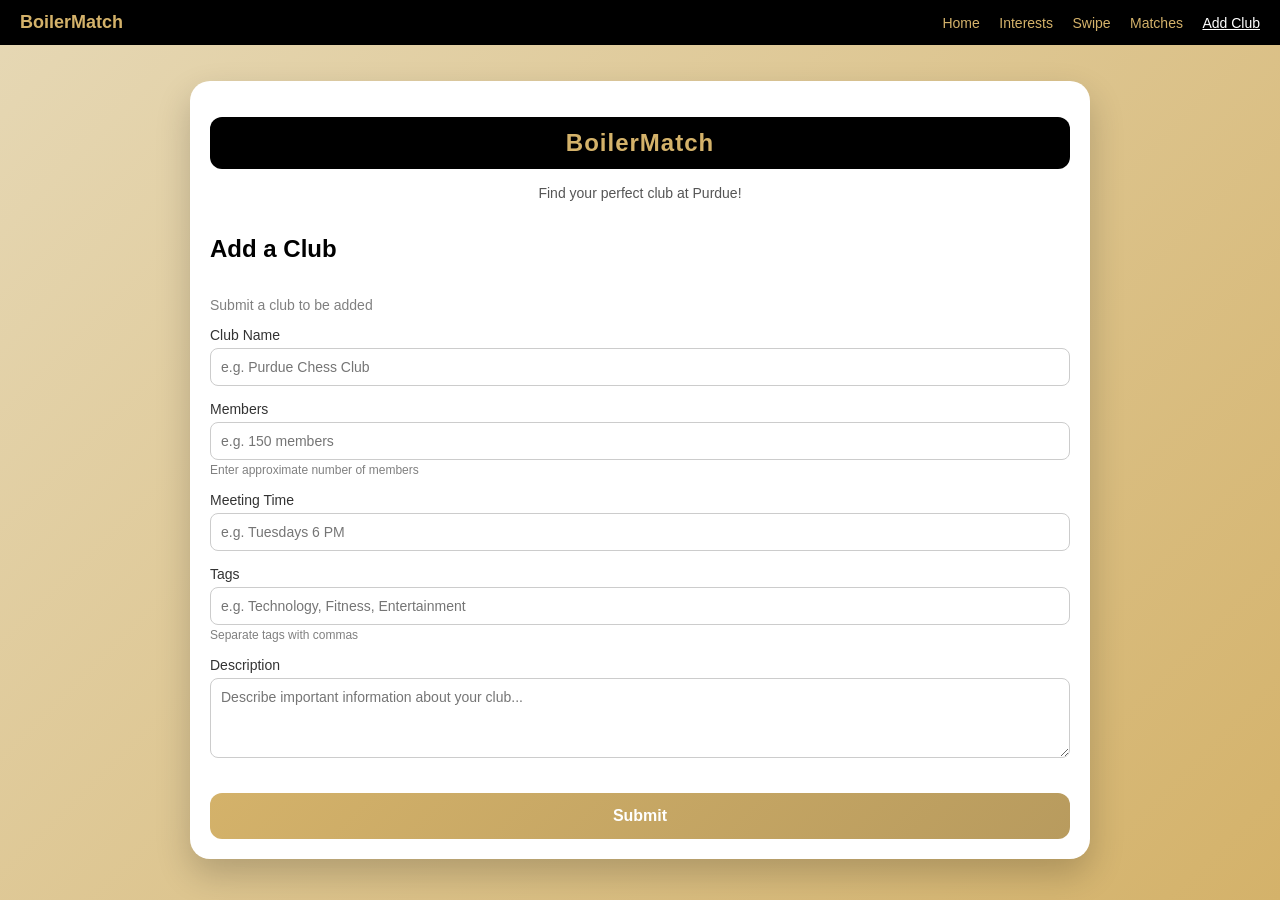
==== add-club.html @ a465bf87 "Presumably Finalized Boilermatch Project" ====
<!DOCTYPE html>
<html lang="en">
<head>
  <meta name="viewport" content="width=device-width, initial-scale=1.0">
  <meta charset="UTF-8">
  <title>BoilerMatch - Add Club</title>
  <link rel="stylesheet" href="styles.css">
</head>
<body>

<nav class="navbar">
  <div class="nav-logo">BoilerMatch</div>

  <div class="nav-links">
    <a href="index.html">Home</a>
    <a href="interests.html">Interests</a>
    <a href="swipe.html">Swipe</a>
    <a href="matches.html">Matches</a>
    <a href="add-club.html" class="active">Add Club</a>
  </div>
</nav>

  <div class="container">

    <div class="header">
      <h1>BoilerMatch</h1>
      <p>Find your perfect club at Purdue!</p>
    </div>

    <h2>Add a Club</h2>
<p class="subtext">Submit a club to be added</p>

<div class="form-group">
  <label for="club-name">Club Name</label>
  <input type="text" id="club-name" placeholder="e.g. Purdue Chess Club">
</div>

<div class="form-group">
  <label for="club-members">Members</label>
  <input type="text" id="club-members" placeholder="e.g. 150 members">
  <div class="form-hint">Enter approximate number of members</div>
</div>

<div class="form-group">
  <label for="club-time">Meeting Time</label>
  <input type="text" id="club-time" placeholder="e.g. Tuesdays 6 PM">
</div>

<div class="form-group">
  <label for="club-tags">Tags</label>
  <input type="text" id="club-tags" placeholder="e.g. Technology, Fitness, Entertainment">
  <div class="form-hint">Separate tags with commas</div>
</div>

<div class="form-group">
  <label for="club-desc">Description</label>
  <textarea id="club-desc" placeholder="Describe important information about your club..."></textarea>
</div>

<button class="match-btn" onclick="addClub()">Submit</button>

  </div>

  <script src="script.js"></script>
</body>
</html>
---- styles.css ----
/*global change to prevent layout overflow issues*/
* {
  box-sizing: border-box;
}

/*initial campus selection page css*/

body {
  margin: 0;
  font-family: 'Segoe UI', Arial, sans-serif;
  background: linear-gradient(135deg, #e6d8b5, #d4b26a);

  display: flex;
  justify-content: center;
  align-items: center;
  min-height: 100vh;
}

/*main app container*/
.container {
  background: #ffffff;
  width: 90%;
  max-width: 900px;
  padding: 20px;
  margin: 80px 0 40px 0; /*account for fixed navbar*/
  border-radius: 20px;
  box-shadow: 0 15px 35px rgba(0,0,0,0.2);

  display: flex;
  flex-direction: column;

  max-height: 90vh;
  overflow-y: auto;
}

/*header*/

.header {
  text-align: center;
}

.header h1 {
  background: black;
  color: #d4b26a;
  padding: 12px;
  border-radius: 12px;
  font-size: 24px;
  letter-spacing: 1px;
}

.header p {
  margin-top: 5px;
  color: #555;
  font-size: 14px;
}

/* Text */

h2 {
  margin-top: 20px;
}

.subtext {
  color: gray;
  font-size: 14px;
}

/*campus cards*/

.card {
  position: relative;
  margin-top: 15px;
  border-radius: 15px;
  overflow: hidden;
  cursor: pointer;
  transition: transform 0.2s ease, box-shadow 0.2s ease;
}

.card:hover {
  transform: scale(1.03);
  box-shadow: 0 10px 25px rgba(0,0,0,0.3);
}

.card img {
  width: 100%;
  display: block;
}

/*image overlay text*/

.overlay {
  position: absolute;
  bottom: 10px;
  left: 10px;
  color: white;
  background: rgba(0,0,0,0.5);
  padding: 8px 12px;
  border-radius: 10px;
}

.overlay h3 {
  margin: 0;
}

.overlay p {
  margin: 0;
  font-size: 12px;
}

/*interests page css*/

.interest {
  background: #ffffff;
  border-radius: 12px;
  padding: 15px;
  cursor: pointer;
  border: 2px solid transparent;
  transition: 0.2s;
  text-align: center;
  font-weight: 500;
}

.interest:hover {
  background: #f5f5f5;
}

.interest.selected {
  border: 2px solid #d4b26a;
  background: #fff7e6;
}

/*grid layout for interests*/

.interest-grid {
  display: grid;
  grid-template-columns: 1fr 1fr;
  gap: 10px;
  margin-top: 10px;
}

/*interests page match button*/

.match-btn {
  width: 100%;
  margin-top: 20px;
  padding: 14px;
  border: none;
  border-radius: 12px;
  background: linear-gradient(135deg, #d4b26a, #b89b5e);
  color: white;
  font-size: 16px;
  font-weight: bold;
  cursor: pointer;
  transition: 0.2s;
}

.match-btn:hover {
  transform: scale(1.02);
}

/*swipe page css*/

.swipe-container {
  width: 100%;
  padding: 10px 0;
}

.swipe-card {
  width: 100%;
  background: white;
  border-radius: 20px;
  overflow: hidden;
  box-shadow: 0 15px 30px rgba(0,0,0,0.25);
  transition: transform 0.3s ease, opacity 0.3s ease;
}

.swipe-card img {
  width: 100%;
  height: 200px;
  object-fit: cover;
}

.card-content {
  padding: 15px;
}

.members {
  color: gray;
  font-size: 14px;
}

.description {
  margin: 10px 0;
}

.time {
  font-size: 14px;
  color: #555;
}

.tags span {
  background: #f4d9a6;
  padding: 5px 10px;
  border-radius: 20px;
  font-size: 12px;
  margin-right: 5px;
}

/* Buttons */

.buttons {
  margin-top: 25px;
  display: flex;
  justify-content: space-around;
  width: 100%;
}

.buttons button {
  font-size: 28px;
  padding: 18px;
  border-radius: 50%;
  border: none;
  cursor: pointer;
  transition: 0.2s;
}

.buttons button:hover {
  transform: scale(1.1);
}

.no {
  background: #ffe5e5;
}

.yes {
  background: #e0ffe5;
}

/*matches page css*/

.match-card {
  background: white;
  padding: 10px;
  border-radius: 12px;
  margin-top: 10px;
  box-shadow: 0 5px 15px rgba(0,0,0,0.2);

  display: flex;
  align-items: center;
  gap: 10px;
}

.match-card img {
  width: 80px;
  height: 80px;
  object-fit: cover;
  border-radius: 10px;
}

.match-card h3 {
  margin: 0;
  font-size: 16px;
}

.match-card p {
  margin: 0;
  font-size: 12px;
  color: gray;
}

/*navbar*/

.navbar {
  position: fixed;
  top: 0;
  width: 100%;
  background: black;
  color: #d4b26a;
  display: flex;
  justify-content: space-between;
  align-items: center;
  padding: 12px 20px;
  z-index: 1000;
}

.nav-logo {
  font-weight: bold;
  font-size: 18px;
}

.nav-links a {
  color: #d4b26a;
  text-decoration: none;
  margin-left: 15px;
  font-size: 14px;
  transition: 0.2s;
}

.nav-links a.active {
  color: white;
  text-decoration: underline;
}

.nav-links a:hover {
  color: white;
}

/*add club form css*/

.form-group {
  display: flex;
  flex-direction: column;
  margin-bottom: 15px;
}

.form-group label {
  font-size: 14px;
  margin-bottom: 5px;
  font-weight: 500;
  color: #333;
}

.form-group input,
.form-group textarea {
  padding: 10px;
  border-radius: 8px;
  border: 1px solid #ccc;
  font-size: 14px;
  font-family: inherit;
}

.form-group input:focus,
.form-group textarea:focus {
  outline: none;
  border-color: #d4b26a;
  box-shadow: 0 0 5px rgba(212,178,106,0.5);
}

.form-group textarea {
  resize: vertical;
  min-height: 80px;
}

.form-hint {
  font-size: 12px;
  color: gray;
  margin-top: 3px;
}

/*screen size responsiveness*/

@media (max-width: 600px) {

  .container {
    width: 95%;
    margin: 20px 0;
    padding: 15px;
  }

  .swipe-card img {
    height: 180px;
  }

  h2 {
    font-size: 18px;
  }

  /* Navbar adjustments */
  .nav-links {
    display: flex;
    flex-wrap: wrap;
    justify-content: center;
    margin-top: 5px;
  }

  .navbar {
    flex-direction: column;
    align-items: center;
  }

  .nav-links a {
    margin: 5px;
    font-size: 12px;
  }
}
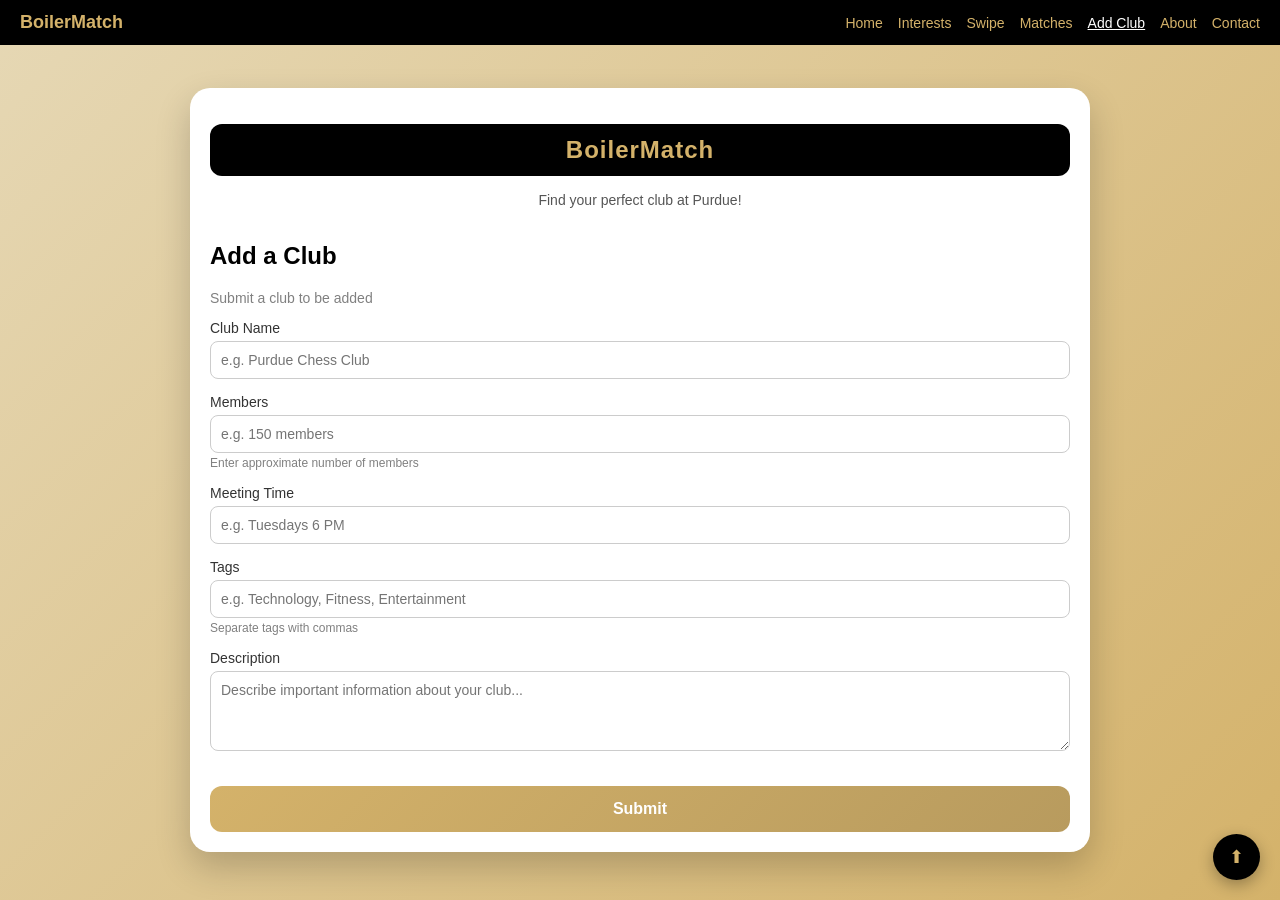
==== commit a5edad2d: "final version + android apk finalized boilermatch project and added basic android apk version" ====
--- a/add-club.html
+++ b/add-club.html
@@ -1,66 +1,86 @@
-<!DOCTYPE html>
-<html lang="en">
-<head>
-  <meta name="viewport" content="width=device-width, initial-scale=1.0">
-  <meta charset="UTF-8">
-  <title>BoilerMatch - Add Club</title>
-  <link rel="stylesheet" href="styles.css">
-</head>
-<body>
-
-<nav class="navbar">
-  <div class="nav-logo">BoilerMatch</div>
-
-  <div class="nav-links">
-    <a href="index.html">Home</a>
-    <a href="interests.html">Interests</a>
-    <a href="swipe.html">Swipe</a>
-    <a href="matches.html">Matches</a>
-    <a href="add-club.html" class="active">Add Club</a>
-  </div>
-</nav>
-
-  <div class="container">
-
-    <div class="header">
-      <h1>BoilerMatch</h1>
-      <p>Find your perfect club at Purdue!</p>
-    </div>
-
-    <h2>Add a Club</h2>
-<p class="subtext">Submit a club to be added</p>
-
-<div class="form-group">
-  <label for="club-name">Club Name</label>
-  <input type="text" id="club-name" placeholder="e.g. Purdue Chess Club">
-</div>
-
-<div class="form-group">
-  <label for="club-members">Members</label>
-  <input type="text" id="club-members" placeholder="e.g. 150 members">
-  <div class="form-hint">Enter approximate number of members</div>
-</div>
-
-<div class="form-group">
-  <label for="club-time">Meeting Time</label>
-  <input type="text" id="club-time" placeholder="e.g. Tuesdays 6 PM">
-</div>
-
-<div class="form-group">
-  <label for="club-tags">Tags</label>
-  <input type="text" id="club-tags" placeholder="e.g. Technology, Fitness, Entertainment">
-  <div class="form-hint">Separate tags with commas</div>
-</div>
-
-<div class="form-group">
-  <label for="club-desc">Description</label>
-  <textarea id="club-desc" placeholder="Describe important information about your club..."></textarea>
-</div>
-
-<button class="match-btn" onclick="addClub()">Submit</button>
-
-  </div>
-
-  <script src="script.js"></script>
-</body>
+<!DOCTYPE html>
+<html lang="en">
+
+<head>
+  <meta name="viewport" content="width=device-width, initial-scale=1.0">
+  <meta charset="UTF-8">
+  <title>BoilerMatch - Add Club</title>
+  <link rel="stylesheet" href="styles.css">
+</head>
+
+<body id="top">
+
+  <!-- Navigation -->
+  <nav class="navbar">
+    <div class="nav-logo">BoilerMatch</div>
+
+    <ul class="nav-links">
+      <li><a href="index.html">Home</a></li>
+      <li><a href="interests.html">Interests</a></li>
+      <li><a href="swipe.html">Swipe</a></li>
+      <li><a href="matches.html">Matches</a></li>
+      <li><a href="add-club.html" class="active">Add Club</a></li>
+      <li><a href="about.html">About</a></li>
+      <li><a href="contact.html">Contact</a></li>
+    </ul>
+  </nav>
+
+  <!-- Main Content -->
+  <main class="container">
+
+    <!-- Page Header -->
+    <header class="header">
+      <h1>BoilerMatch</h1>
+      <p>Find your perfect club at Purdue!</p>
+    </header>
+
+    <!-- Form Section -->
+    <section>
+      <h2>Add a Club</h2>
+      <p class="subtext">Submit a club to be added</p>
+
+      <form action="submit.php" method="POST">
+
+        <div class="form-group">
+          <label for="club-name">Club Name</label>
+          <input type="text" id="club-name" name="club-name" placeholder="e.g. Purdue Chess Club" required>
+        </div>
+
+        <div class="form-group">
+          <label for="club-members">Members</label>
+          <input type="text" id="club-members" name="club-members" placeholder="e.g. 150 members" required>
+          <div class="form-hint">Enter approximate number of members</div>
+        </div>
+
+        <div class="form-group">
+          <label for="club-time">Meeting Time</label>
+          <input type="text" id="club-time" name="club-time" placeholder="e.g. Tuesdays 6 PM" required>
+        </div>
+
+        <div class="form-group">
+          <label for="club-tags">Tags</label>
+          <input type="text" id="club-tags" name="club-tags" placeholder="e.g. Technology, Fitness, Entertainment"
+            required>
+          <div class="form-hint">Separate tags with commas</div>
+        </div>
+
+        <div class="form-group">
+          <label for="club-desc">Description</label>
+          <textarea id="club-desc" name="club-desc" placeholder="Describe important information about your club..."
+            required></textarea>
+        </div>
+
+        <button type="submit" class="match-btn">Submit</button>
+
+      </form>
+    </section>
+
+  </main>
+
+  <!-- Back to Top Button -->
+  <a href="#top" class="back-to-top">⬆</a>
+
+  <script src="script.js"></script>
+</body>
+
 </html>
--- a/styles.css
+++ b/styles.css
@@ -1,385 +1,489 @@
-/*global change to prevent layout overflow issues*/
-* {
-  box-sizing: border-box;
-}
-
-/*initial campus selection page css*/
-
-body {
-  margin: 0;
-  font-family: 'Segoe UI', Arial, sans-serif;
-  background: linear-gradient(135deg, #e6d8b5, #d4b26a);
-
-  display: flex;
-  justify-content: center;
-  align-items: center;
-  min-height: 100vh;
-}
-
-/*main app container*/
-.container {
-  background: #ffffff;
-  width: 90%;
-  max-width: 900px;
-  padding: 20px;
-  margin: 80px 0 40px 0; /*account for fixed navbar*/
-  border-radius: 20px;
-  box-shadow: 0 15px 35px rgba(0,0,0,0.2);
-
-  display: flex;
-  flex-direction: column;
-
-  max-height: 90vh;
-  overflow-y: auto;
-}
-
-/*header*/
-
-.header {
-  text-align: center;
-}
-
-.header h1 {
-  background: black;
-  color: #d4b26a;
-  padding: 12px;
-  border-radius: 12px;
-  font-size: 24px;
-  letter-spacing: 1px;
-}
-
-.header p {
-  margin-top: 5px;
-  color: #555;
-  font-size: 14px;
-}
-
-/* Text */
-
-h2 {
-  margin-top: 20px;
-}
-
-.subtext {
-  color: gray;
-  font-size: 14px;
-}
-
-/*campus cards*/
-
-.card {
-  position: relative;
-  margin-top: 15px;
-  border-radius: 15px;
-  overflow: hidden;
-  cursor: pointer;
-  transition: transform 0.2s ease, box-shadow 0.2s ease;
-}
-
-.card:hover {
-  transform: scale(1.03);
-  box-shadow: 0 10px 25px rgba(0,0,0,0.3);
-}
-
-.card img {
-  width: 100%;
-  display: block;
-}
-
-/*image overlay text*/
-
-.overlay {
-  position: absolute;
-  bottom: 10px;
-  left: 10px;
-  color: white;
-  background: rgba(0,0,0,0.5);
-  padding: 8px 12px;
-  border-radius: 10px;
-}
-
-.overlay h3 {
-  margin: 0;
-}
-
-.overlay p {
-  margin: 0;
-  font-size: 12px;
-}
-
-/*interests page css*/
-
-.interest {
-  background: #ffffff;
-  border-radius: 12px;
-  padding: 15px;
-  cursor: pointer;
-  border: 2px solid transparent;
-  transition: 0.2s;
-  text-align: center;
-  font-weight: 500;
-}
-
-.interest:hover {
-  background: #f5f5f5;
-}
-
-.interest.selected {
-  border: 2px solid #d4b26a;
-  background: #fff7e6;
-}
-
-/*grid layout for interests*/
-
-.interest-grid {
-  display: grid;
-  grid-template-columns: 1fr 1fr;
-  gap: 10px;
-  margin-top: 10px;
-}
-
-/*interests page match button*/
-
-.match-btn {
-  width: 100%;
-  margin-top: 20px;
-  padding: 14px;
-  border: none;
-  border-radius: 12px;
-  background: linear-gradient(135deg, #d4b26a, #b89b5e);
-  color: white;
-  font-size: 16px;
-  font-weight: bold;
-  cursor: pointer;
-  transition: 0.2s;
-}
-
-.match-btn:hover {
-  transform: scale(1.02);
-}
-
-/*swipe page css*/
-
-.swipe-container {
-  width: 100%;
-  padding: 10px 0;
-}
-
-.swipe-card {
-  width: 100%;
-  background: white;
-  border-radius: 20px;
-  overflow: hidden;
-  box-shadow: 0 15px 30px rgba(0,0,0,0.25);
-  transition: transform 0.3s ease, opacity 0.3s ease;
-}
-
-.swipe-card img {
-  width: 100%;
-  height: 200px;
-  object-fit: cover;
-}
-
-.card-content {
-  padding: 15px;
-}
-
-.members {
-  color: gray;
-  font-size: 14px;
-}
-
-.description {
-  margin: 10px 0;
-}
-
-.time {
-  font-size: 14px;
-  color: #555;
-}
-
-.tags span {
-  background: #f4d9a6;
-  padding: 5px 10px;
-  border-radius: 20px;
-  font-size: 12px;
-  margin-right: 5px;
-}
-
-/* Buttons */
-
-.buttons {
-  margin-top: 25px;
-  display: flex;
-  justify-content: space-around;
-  width: 100%;
-}
-
-.buttons button {
-  font-size: 28px;
-  padding: 18px;
-  border-radius: 50%;
-  border: none;
-  cursor: pointer;
-  transition: 0.2s;
-}
-
-.buttons button:hover {
-  transform: scale(1.1);
-}
-
-.no {
-  background: #ffe5e5;
-}
-
-.yes {
-  background: #e0ffe5;
-}
-
-/*matches page css*/
-
-.match-card {
-  background: white;
-  padding: 10px;
-  border-radius: 12px;
-  margin-top: 10px;
-  box-shadow: 0 5px 15px rgba(0,0,0,0.2);
-
-  display: flex;
-  align-items: center;
-  gap: 10px;
-}
-
-.match-card img {
-  width: 80px;
-  height: 80px;
-  object-fit: cover;
-  border-radius: 10px;
-}
-
-.match-card h3 {
-  margin: 0;
-  font-size: 16px;
-}
-
-.match-card p {
-  margin: 0;
-  font-size: 12px;
-  color: gray;
-}
-
-/*navbar*/
-
-.navbar {
-  position: fixed;
-  top: 0;
-  width: 100%;
-  background: black;
-  color: #d4b26a;
-  display: flex;
-  justify-content: space-between;
-  align-items: center;
-  padding: 12px 20px;
-  z-index: 1000;
-}
-
-.nav-logo {
-  font-weight: bold;
-  font-size: 18px;
-}
-
-.nav-links a {
-  color: #d4b26a;
-  text-decoration: none;
-  margin-left: 15px;
-  font-size: 14px;
-  transition: 0.2s;
-}
-
-.nav-links a.active {
-  color: white;
-  text-decoration: underline;
-}
-
-.nav-links a:hover {
-  color: white;
-}
-
-/*add club form css*/
-
-.form-group {
-  display: flex;
-  flex-direction: column;
-  margin-bottom: 15px;
-}
-
-.form-group label {
-  font-size: 14px;
-  margin-bottom: 5px;
-  font-weight: 500;
-  color: #333;
-}
-
-.form-group input,
-.form-group textarea {
-  padding: 10px;
-  border-radius: 8px;
-  border: 1px solid #ccc;
-  font-size: 14px;
-  font-family: inherit;
-}
-
-.form-group input:focus,
-.form-group textarea:focus {
-  outline: none;
-  border-color: #d4b26a;
-  box-shadow: 0 0 5px rgba(212,178,106,0.5);
-}
-
-.form-group textarea {
-  resize: vertical;
-  min-height: 80px;
-}
-
-.form-hint {
-  font-size: 12px;
-  color: gray;
-  margin-top: 3px;
-}
-
-/*screen size responsiveness*/
-
-@media (max-width: 600px) {
-
-  .container {
-    width: 95%;
-    margin: 20px 0;
-    padding: 15px;
-  }
-
-  .swipe-card img {
-    height: 180px;
-  }
-
-  h2 {
-    font-size: 18px;
-  }
-
-  /* Navbar adjustments */
-  .nav-links {
-    display: flex;
-    flex-wrap: wrap;
-    justify-content: center;
-    margin-top: 5px;
-  }
-
-  .navbar {
-    flex-direction: column;
-    align-items: center;
-  }
-
-  .nav-links a {
-    margin: 5px;
-    font-size: 12px;
-  }
+/*global change to prevent layout overflow issues*/
+* {
+  box-sizing: border-box;
+}
+
+/*initial campus selection page css*/
+
+body {
+  margin: 0;
+  font-family: 'Segoe UI', Arial, sans-serif;
+  background: linear-gradient(135deg, #e6d8b5, #d4b26a);
+
+  display: flex;
+  justify-content: center;
+  align-items: center;
+  min-height: 100vh;
+}
+
+/*main app container*/
+.container {
+  background: #ffffff;
+  width: 90%;
+  max-width: 900px;
+  padding: 20px;
+  margin: 80px 0 40px 0;
+  /*account for fixed navbar*/
+  border-radius: 20px;
+  box-shadow: 0 15px 35px rgba(0, 0, 0, 0.2);
+
+  display: flex;
+  flex-direction: column;
+
+  max-height: 90vh;
+  overflow-y: auto;
+}
+
+/*header*/
+
+.header {
+  text-align: center;
+}
+
+.header h1 {
+  background: black;
+  color: #d4b26a;
+  padding: 12px;
+  border-radius: 12px;
+  font-size: 24px;
+  letter-spacing: 1px;
+}
+
+.header p {
+  margin-top: 5px;
+  color: #555;
+  font-size: 14px;
+}
+
+/* Text */
+
+h2 {
+  margin-top: 20px;
+}
+
+.subtext {
+  color: gray;
+  font-size: 14px;
+}
+
+/*campus cards*/
+
+.card {
+  position: relative;
+  margin-top: 15px;
+  border-radius: 15px;
+  overflow: hidden;
+  cursor: pointer;
+  transition: transform 0.2s ease, box-shadow 0.2s ease;
+}
+
+.card:hover {
+  transform: scale(1.03);
+  box-shadow: 0 10px 25px rgba(0, 0, 0, 0.3);
+}
+
+.card img {
+  width: 100%;
+  display: block;
+}
+
+/*image overlay text*/
+
+.overlay {
+  position: absolute;
+  bottom: 10px;
+  left: 10px;
+  color: white;
+  background: rgba(0, 0, 0, 0.5);
+  padding: 8px 12px;
+  border-radius: 10px;
+}
+
+.overlay h3 {
+  margin: 0;
+}
+
+.overlay p {
+  margin: 0;
+  font-size: 12px;
+}
+
+/*interests page css*/
+
+.interest {
+  background: #ffffff;
+  border-radius: 12px;
+  padding: 15px;
+  cursor: pointer;
+  border: 2px solid transparent;
+  transition: 0.2s;
+  text-align: center;
+  font-weight: 500;
+}
+
+.interest:hover {
+  background: #f5f5f5;
+}
+
+.interest.selected {
+  border: 2px solid #d4b26a;
+  background: #fff7e6;
+}
+
+/*grid layout for interests*/
+
+.interest-grid {
+  display: grid;
+  grid-template-columns: 1fr 1fr;
+  gap: 10px;
+  margin-top: 10px;
+}
+
+/*interests page match button*/
+
+.match-btn {
+  width: 100%;
+  margin-top: 20px;
+  padding: 14px;
+  border: none;
+  border-radius: 12px;
+  background: linear-gradient(135deg, #d4b26a, #b89b5e);
+  color: white;
+  font-size: 16px;
+  font-weight: bold;
+  cursor: pointer;
+  transition: 0.2s;
+}
+
+.match-btn:hover {
+  transform: scale(1.02);
+}
+
+/*swipe page css*/
+
+.swipe-container {
+  width: 100%;
+  padding: 10px 0;
+  overflow-x: hidden;
+  overflow-y: hidden;
+}
+
+.swipe-card {
+  width: 100%;
+  background: white;
+  border-radius: 20px;
+  overflow: hidden;
+  box-shadow: 0 15px 30px rgba(0, 0, 0, 0.25);
+  transition: transform 0.3s ease, opacity 0.3s ease;
+}
+
+.swipe-card img {
+  width: 100%;
+  height: 200px;
+  object-fit: cover;
+}
+
+.card-content {
+  padding: 15px;
+}
+
+.members {
+  color: gray;
+  font-size: 14px;
+}
+
+.description {
+  margin: 10px 0;
+}
+
+.time {
+  font-size: 14px;
+  color: #555;
+}
+
+.tags span {
+  background: #f4d9a6;
+  padding: 5px 10px;
+  border-radius: 20px;
+  font-size: 12px;
+  margin-right: 5px;
+}
+
+/* buttons */
+
+.buttons {
+  margin-top: 25px;
+  display: flex;
+  justify-content: space-around;
+  width: 100%;
+}
+
+.buttons button {
+  font-size: 28px;
+  padding: 18px;
+  border-radius: 50%;
+  border: none;
+  cursor: pointer;
+  transition: 0.2s;
+}
+
+.buttons button:hover {
+  transform: scale(1.1);
+}
+
+.no {
+  background: #ffe5e5;
+}
+
+.yes {
+  background: #e0ffe5;
+}
+
+/*matches page css*/
+
+#matches-container {
+  /* id selector */
+  margin-top: 10px;
+}
+
+.match-card {
+  background: white;
+  padding: 10px;
+  border-radius: 12px;
+  margin-top: 10px;
+  box-shadow: 0 5px 15px rgba(0, 0, 0, 0.2);
+
+  display: flex;
+  align-items: center;
+  gap: 10px;
+
+  clear: both;
+  /* clear property */
+}
+
+.match-card img {
+  width: 80px;
+  height: 80px;
+  object-fit: cover;
+  border-radius: 10px;
+
+  float: left;
+  /* floated div */
+  margin-right: 10px;
+}
+
+.match-card h3 {
+  margin: 0;
+  font-size: 16px;
+}
+
+.match-card p {
+  margin: 0;
+  font-size: 12px;
+  color: gray;
+}
+
+/* back to top anchor link button */
+.back-to-top {
+  position: fixed;
+  bottom: 20px;
+  right: 20px;
+
+  background: black;
+  color: #d4b26a;
+
+  padding: 12px 16px;
+  border-radius: 50%;
+
+  text-decoration: none;
+  font-size: 18px;
+
+  box-shadow: 0 5px 15px rgba(0, 0, 0, 0.3);
+
+  transition: 0.2s;
+}
+
+.back-to-top:hover {
+  transform: scale(1.1);
+  background: #222;
+}
+
+/* smooth scrolling for anchor links */
+
+html {
+  scroll-behavior: smooth;
+}
+
+/*navbar*/
+
+.navbar {
+  position: fixed;
+  top: 0;
+  width: 100%;
+  background: black;
+  color: #d4b26a;
+  display: flex;
+  justify-content: space-between;
+  align-items: center;
+  padding: 12px 20px;
+  z-index: 1000;
+}
+
+.nav-logo {
+  font-weight: bold;
+  font-size: 18px;
+}
+
+.nav-links {
+  list-style: none;
+  /* removes bullets */
+  display: flex;
+  gap: 15px;
+  padding: 0;
+  margin: 0;
+}
+
+.nav-links li {
+  display: inline;
+}
+
+.nav-links a {
+  color: #d4b26a;
+  text-decoration: none;
+  font-size: 14px;
+  transition: 0.2s;
+}
+
+.nav-links a.active {
+  color: white;
+  text-decoration: underline;
+}
+
+.nav-links a:hover {
+  color: white;
+}
+
+/*add club form css*/
+
+.form-group {
+  display: flex;
+  flex-direction: column;
+  margin-bottom: 15px;
+}
+
+.form-group label {
+  font-size: 14px;
+  margin-bottom: 5px;
+  font-weight: 500;
+  color: #333;
+}
+
+.form-group input,
+.form-group textarea {
+  padding: 10px;
+  border-radius: 8px;
+  border: 1px solid #ccc;
+  font-size: 14px;
+  font-family: inherit;
+}
+
+.form-group input:focus,
+.form-group textarea:focus {
+  outline: none;
+  border-color: #d4b26a;
+  box-shadow: 0 0 5px rgba(212, 178, 106, 0.5);
+}
+
+.form-group textarea {
+  resize: vertical;
+  min-height: 80px;
+}
+
+.form-hint {
+  font-size: 12px;
+  color: gray;
+  margin-top: 3px;
+}
+
+/* about page table */
+
+.info-table {
+  width: 100%;
+  border-collapse: collapse;
+  margin-top: 15px;
+}
+
+.info-table th {
+  background: #d4b26a;
+  color: black;
+  text-align: left;
+  padding: 10px;
+}
+
+.info-table td {
+  border: 1px solid #ddd;
+  padding: 10px;
+}
+
+.info-table tr:nth-child(even) {
+  background: #f9f9f9;
+}
+
+.info-table tr:hover {
+  background: #f1f1f1;
+}
+
+a {
+  color: #b89b5e;
+  font-weight: 500;
+}
+
+a:hover {
+  text-decoration: underline;
+}
+
+/* gif for contact page */
+.gif {
+  width: 100%;
+  max-width: 400px;
+  margin-top: 15px;
+  border-radius: 12px;
+  display: block;
+}
+
+/*screen size responsiveness*/
+
+@media (max-width: 600px) {
+
+  .container {
+    width: 95%;
+    margin: 20px 0;
+    padding: 15px;
+  }
+
+  .swipe-card img {
+    height: 180px;
+  }
+
+  h2 {
+    font-size: 18px;
+  }
+
+  /* Navbar adjustments */
+  .nav-links {
+    display: flex;
+    flex-wrap: wrap;
+    justify-content: center;
+    margin-top: 5px;
+  }
+
+  .navbar {
+    flex-direction: column;
+    align-items: center;
+  }
+
+  .nav-links a {
+    margin: 5px;
+    font-size: 12px;
+  }
 }
